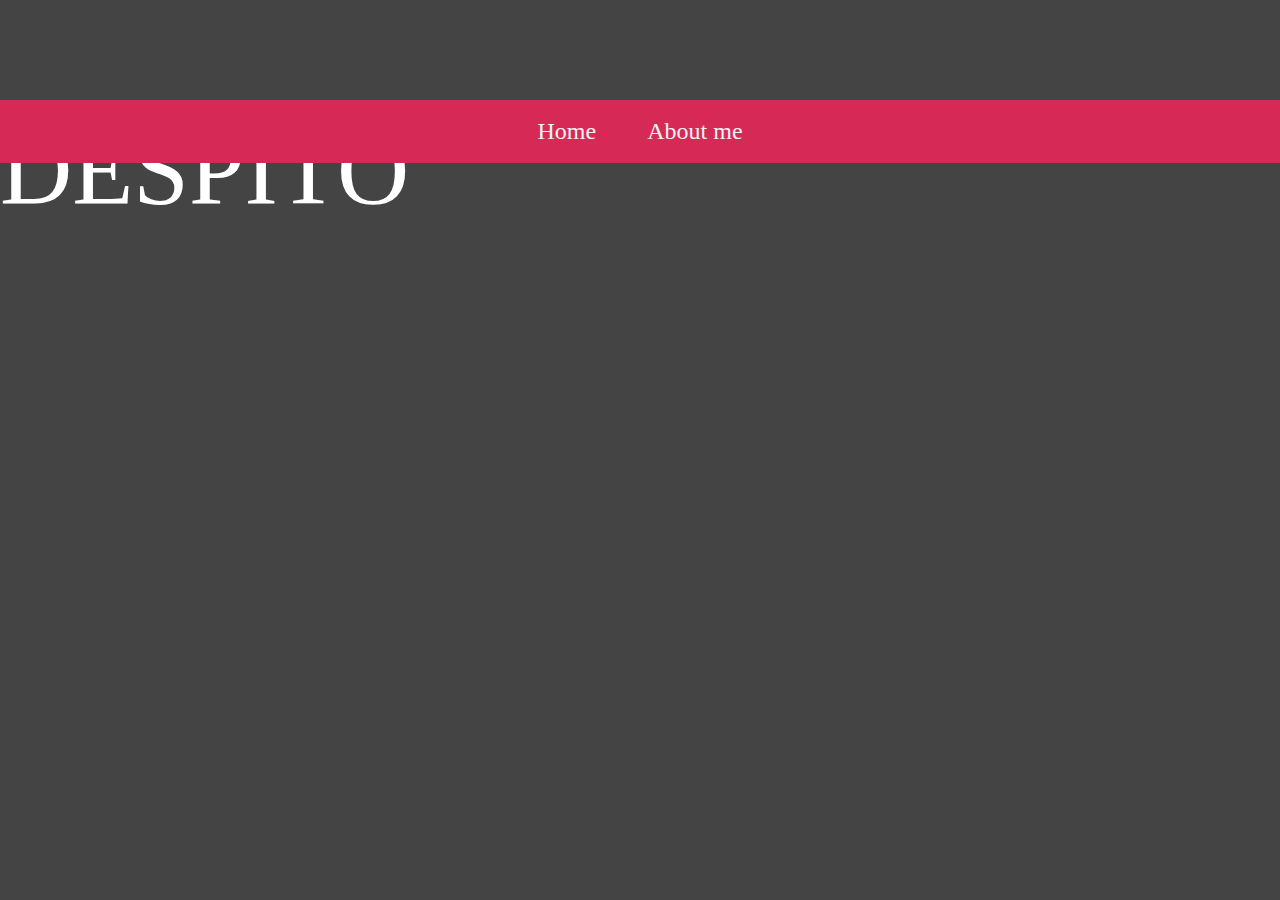
==== about me.html @ b942e106 "Added navbar for desktop and mobile and found a nice background" ====
<!DOCTYPE html>
<html lang="en">
    <head>
        <meta charset="UTF-8">
        <meta http-equiv="X-UA-Compatible" content="IE=edge">
        <meta name="viewport" content="width=device-width, initial-scale=1.0">
        <link rel="stylesheet" type="text/css" href="css/style.css">
        <title>Foam</title>
        <link rel="preconnect" href="https://fonts.gstatic.com">
        <link href="https://fonts.googleapis.com/css2?family=Roboto&display=swap" rel="stylesheet">
    </head>
    <body>
        <div class="code-container">
            <!--Where the preload code will go-->
            <code id="preload-code">

            </code>
        </div>

        <div class="grid-container">
            <nav class="navbar">
                <ul class="nav-links">
                    <li>
                        <a href="index.html">
                            Home
                        </a>
                    </li>
                    <li class="current-tab">
                        <a href="about me.html">
                            About me
                        </a>
                    </li>
                </ul>
            </nav>
            <p style="font-size: 100px;">
                DESPITO
            </p>
        </div>

        
        <script src="js/w3codecolor.js"></script>
        <script src="js/main.js"></script>
    </body>
</html>
---- css/style.css ----
*
{
    font-size: 100%;
    font-family: Segoe UI;
    box-sizing: border-box;
}

body
{
    background: #272822;
    margin: 0;
    padding: 0;
    /* background: #272822 */
}


#preload-code
{
    font-family: 'Roboto', arial, serif;
    max-width: 100vw;
    overflow: hidden;
}


.code-container
{
    color:#F8F8F2;
    font-size: 0.7rem;
    overflow-wrap: break-word;
}

.site-container
{
    display: none;
}

.introduction-text
{
    position: absolute;
    top: 50%;
    left: 50%;
    transform: translate(-50%, -50%);
    text-align: center;
    font-size: 50px;
}

.introduction-text p
{
    margin-top: 3%;
    margin-bottom: 3%;
}

input
{
    position: fixed;
    opacity: 0;
}

.background-img
{
    background-image: url("../img/polygonal.jpg");
    /* Set a specific height */
    height: 100vh;
    width: 100vw;

    /* Create the parallax scrolling effect */
    background-attachment: fixed;
    background-position: center;
    background-repeat: no-repeat;
    background-size: cover;
    z-index: 1;
}

label
{
    position: absolute;
    margin: 0;
    padding: 0;
    border: none;
    outline: none;
    background: none;
    cursor: pointer;
}

label::before
{
    position: fixed;
    z-index: 1;
    top: 0;
    left: 0;
    right: 0;
    bottom: 0;
    background-color: rgba(10, 38, 57, 0.75);
    content: "";
    opacity: 0;
    pointer-events: none;
    transition: opacity 0.5s cubic-bezier(0.19, 1, 0.22, 1);
}

label .burger
{
    position: fixed;
    top: 1em;
    left: 1em;
    z-index: 3;
    width: 2em;
    height: 2em;
    margin: 0;
    padding: 0;
    transition: opacity 0.5s cubic-bezier(0.19, 1, 0.22, 1);
}

label .burger::before,
label .burger .bar, label .burger::after
{
    position: absolute;
    left: 0;
    display: block;
    width: 100%;
    height: 12%;
    background: white;
    content: "";
    transition: all 0.5s cubic-bezier(0.19, 1, 0.22, 1);
}

label .burger .bar
{
    top: 44%;
}

label .burger::before
{
    top: 0;
    transform-origin: top left;
}

label .burger::after
{
    bottom: 0;
    transform-origin: bottom left;
}

input:focus + label .burger,
label:hover .burger
{
    opacity: 0.75;
}

#menu
{
    position: fixed;
    top: 0;
    left: 0;
    bottom: 0;
    z-index: 2;
    display: flex;
    flex-flow: column nowrap;
    justify-content: center;
    align-items: flex-start;
    transform: translate3d(0, 0, 0);
    /* material acceleration */
    transform: translateX(-100%);
    will-change: transform;
    transition: transform 0.5s cubic-bezier(0.19, 1, 0.22, 1);
}


#menu::before
{
    position: absolute;
    top: 0;
    bottom: 0;
    left: 0;
    z-index: -1;
    width: 25em;
    background: #d62956;
    content: "";
    transform: skewX(15deg) translateX(-100%);
    transform-origin: bottom left;
    will-change: transform;
    transition: transform 0.5s cubic-bezier(0.19, 1, 0.22, 1);
}


@media (min-width: 40em)
{
    #menu::before
    {
        width: 40em;
    }
}

#menu a
{
    margin: 0.5em 0;
    padding: 0.2em 2em;
    font-size: 1.5em;
    color: white;
    text-decoration: none;
    font-weight: 500;
    transform: translateX(-100%);
    transition: color 0.15s, transform 0.5s;
    transition-timing-function: cubic-bezier(0.19, 1, 0.22, 1);
}


#menu a:nth-child(1)
{
    transition-delay: 0s, 100ms;
}
#menu a:nth-child(2)
{
    transition-delay: 0s, 150ms;
}
#menu a:nth-child(3)
{
    transition-delay: 0s, 200ms;
}
#menu a:nth-child(4)
{
    transition-delay: 0s, 250ms;
}
#menu a:nth-child(5)
{
    transition-delay: 0s, 300ms;
}
#menu a:nth-child(6)
{
    transition-delay: 0s, 350ms;
}
#menu a:hover, #menu a:focus
{
    color: black;
}

main
{
    overflow: hidden;
}

main .content
{
    transform: translate3d(0, 0, 0);
    /* material acceleration */
    will-change: transform, filter;
    transition: all 0.5s cubic-bezier(0.19, 1, 0.22, 1);
}

[id=navcheck]:checked + label::before
{
    opacity: 1;
    pointer-events: auto;
}

[id=navcheck]:checked + label .burger::before, [id=navcheck]:checked + label .burger::after
{
    width: 141.42%;
}

[id=navcheck]:checked + label .burger::before
{
    transform: rotate(45deg) translateY(-50%);
}

[id=navcheck]:checked + label .burger::after
{
    transform: rotate(-45deg) translateY(50%);
}

[id=navcheck]:checked + label .burger .bar
{
    transform: scale(0.1);
}

[id=navcheck]:checked ~ #menu
{
    transform: translateX(0);
}

[id=navcheck]:checked ~ #menu::before
{
    transform: skewX(15deg) translateX(-20%);
}

[id=navcheck]:checked ~ #menu a
{
    transform: translateX(0);
}

[id=navcheck]:checked ~ main .content
{
    transform: translateX(3em);
    transform-origin: left center;
    filter: blur(2px);
}

/* helper */
.visuallyhidden
{
    border: 0;
    clip: rect(0 0 0 0);
    height: 1px;
    margin: -1px;
    overflow: hidden;
    padding: 0;
    position: absolute;
    width: 1px;
}

/* misc */
body
{
    overflow-x: hidden;
    background: #444;
    color: white;
    font: 1em/1.4 "lato";
}

main
{
    background: #3498db;
    padding: 5% 0;
}

article
{
    width: 80%;
    margin: 0 auto;
    font-size: 1.3em;
}

@media (min-width: 60em)
{
    article
    {
        width: 50%;
    }
}

.navbar
{
    display: none;
}

.nav-links
{
    display: none;
}


@media only screen and (min-width: 48em)
{
    .burger-menu
    {
        display: none;
    }

    .navbar
    {
        display: block;
        background-color: #d62956;
        width: 100%;
        position: fixed;
        height: 7%;
        z-index: 10; /* Make sure that the navbar is always in front */
    }

    .nav-links
    {
        padding: 0;
        margin: 0;
        list-style: none;
        display: flex;
        justify-content: center;
        align-items: center;
        height: 100%;
    }

    .nav-links li
    {
        display: flex;
        align-items: center;
        padding-left: 2%;
        padding-right: 2%;
        height: 100%;
    }

    .nav-links a
    {
        height: 100%;
        width: 100%;
        color: #f2f2f2;
        display: flex;
        align-items: center;
        text-decoration: none;
        font-size: 24px;
    }

    .nav-links .current-tab
    {
        background-color: #d62956;
    }

    .nav-links li:hover, .nav-links li:hover a
    {
        color: black;
        cursor: pointer;
    }
}


@media only screen and (min-width: 500px)
{
    .code-container
    {
        font-size: 1rem;
    }
}

@media only screen and (min-width: 900px)
{
    .code-container
    {
        font-size: 1.5rem;
    }
}
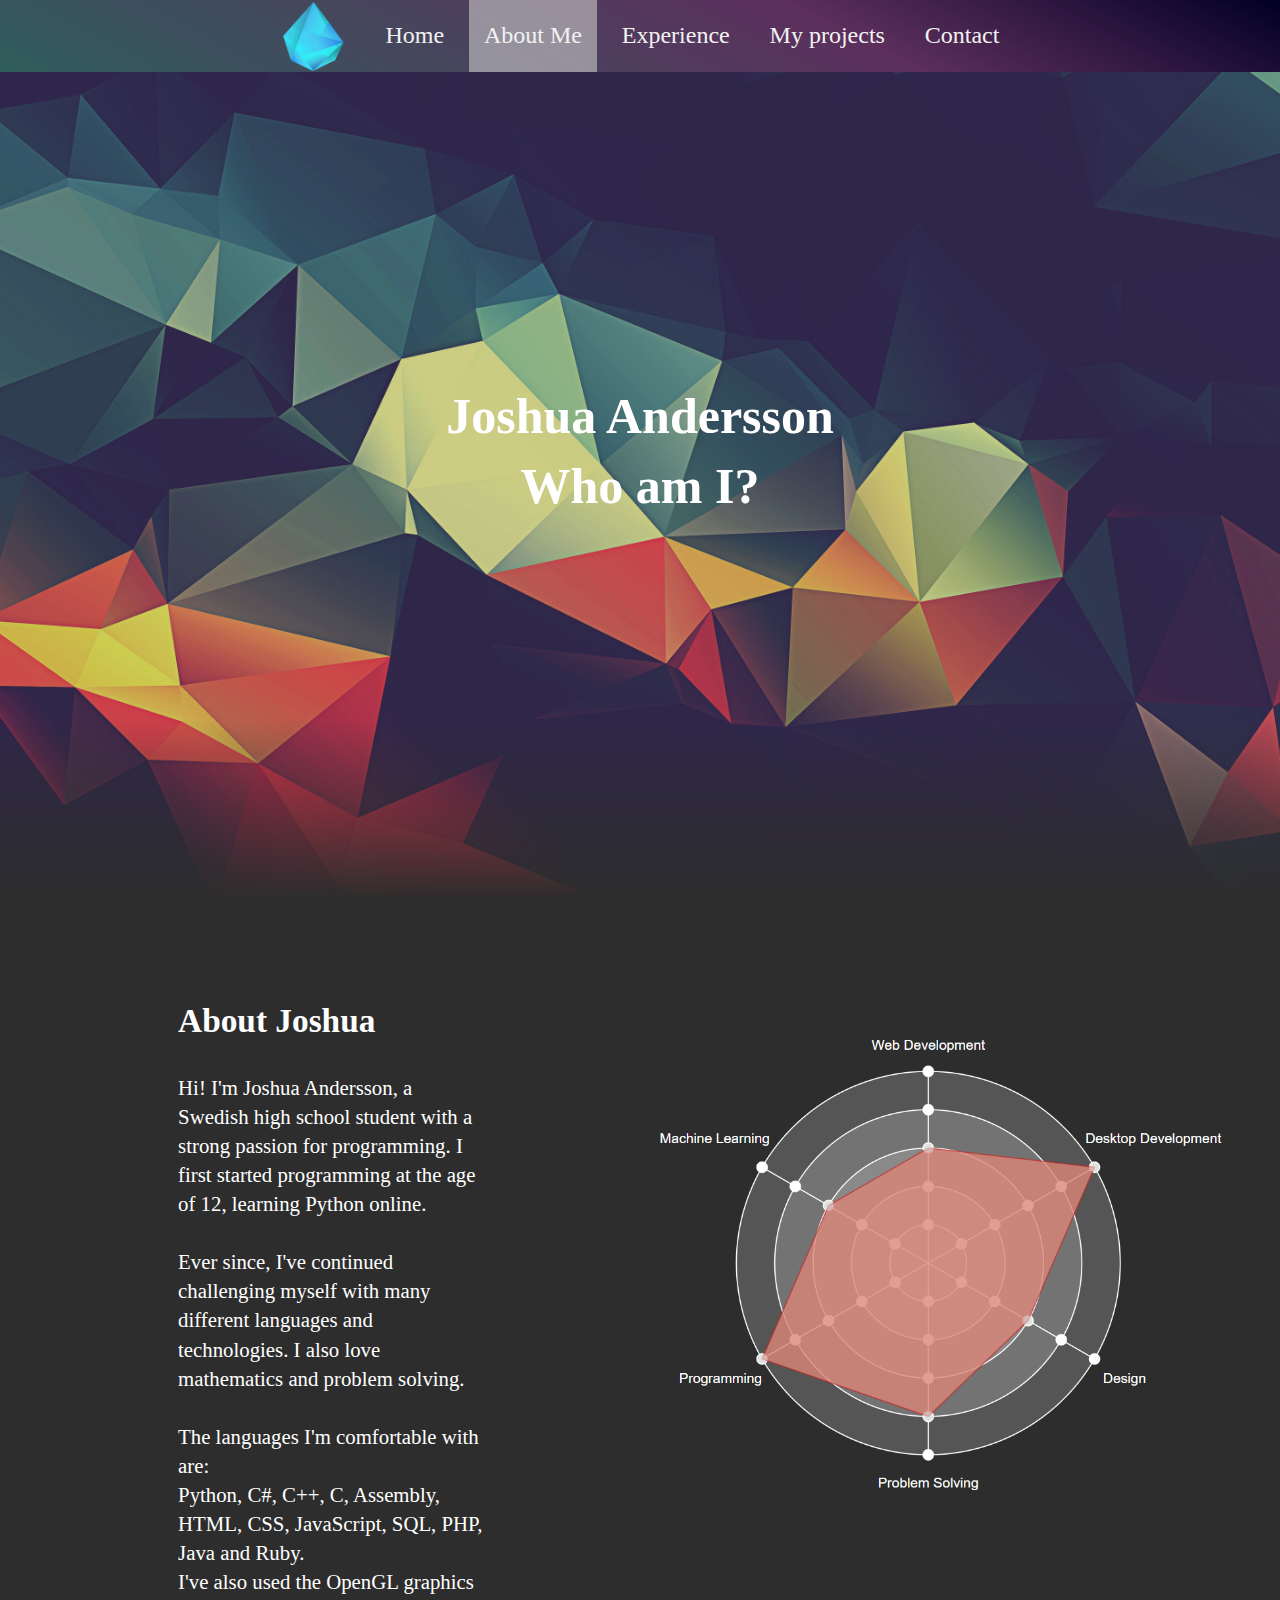
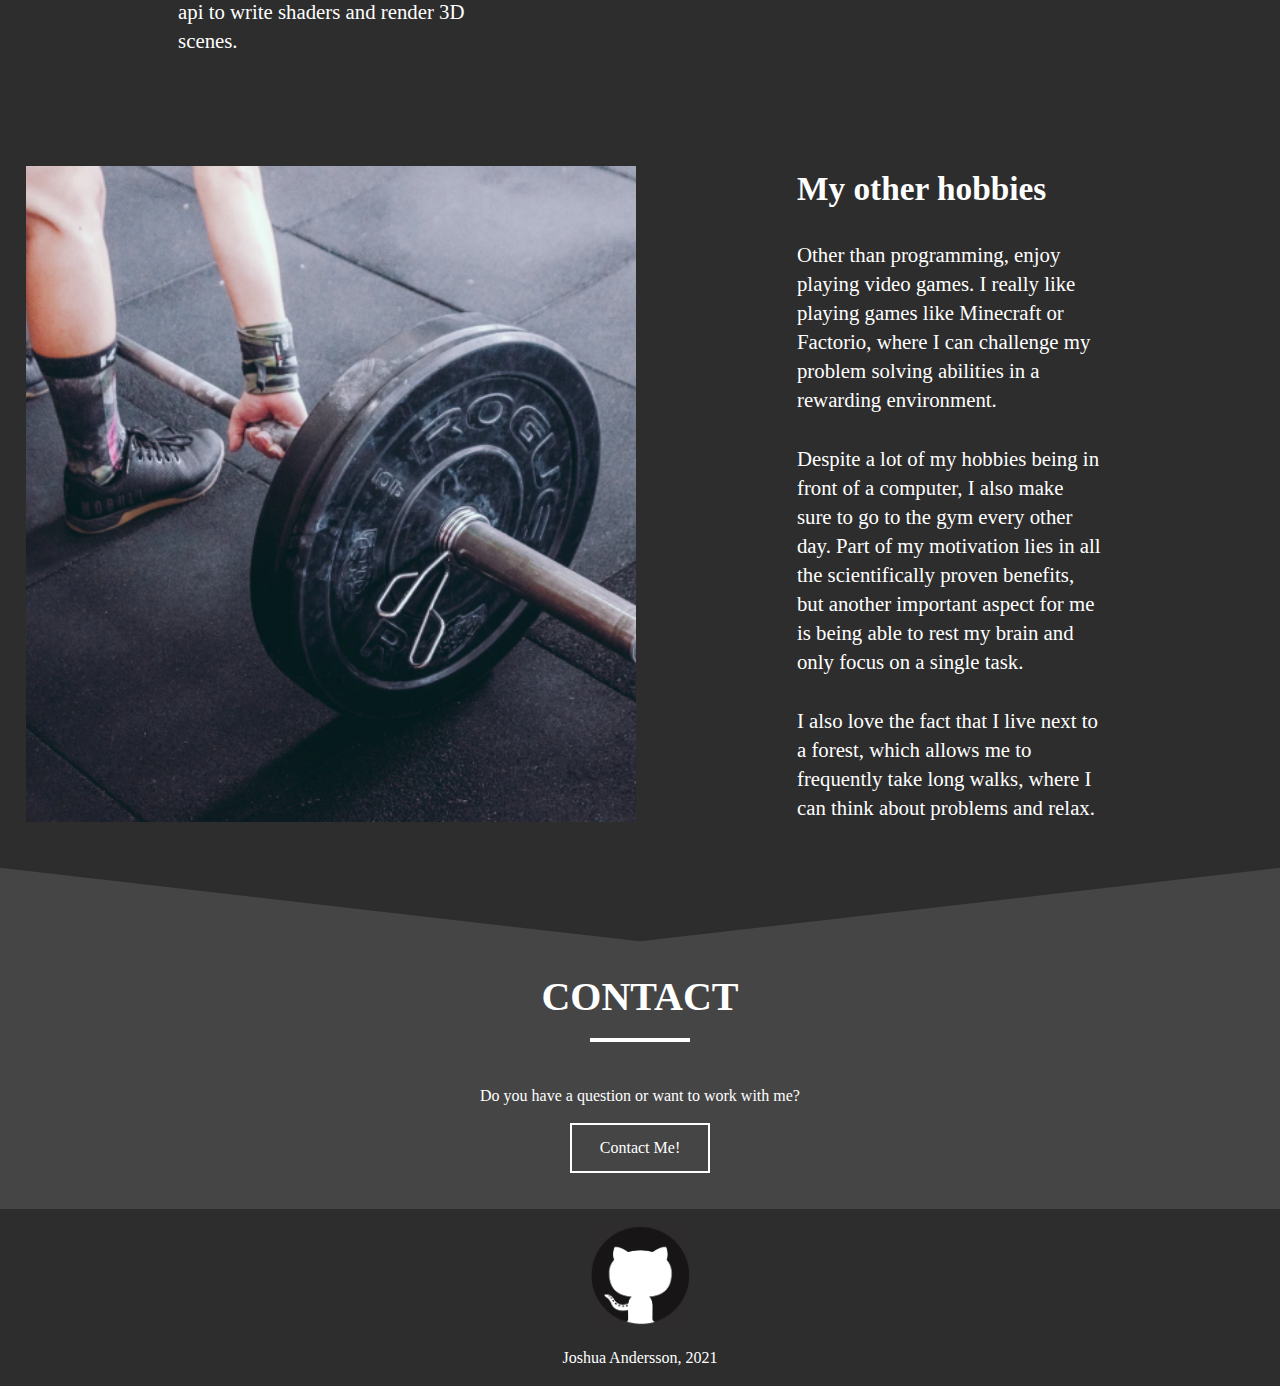
==== commit 4c137bb1: "Added an about me page" ====
--- a/about me.html
+++ b/about me.html
@@ -4,10 +4,22 @@
         <meta charset="UTF-8">
         <meta http-equiv="X-UA-Compatible" content="IE=edge">
         <meta name="viewport" content="width=device-width, initial-scale=1.0">
+        <meta name="description" content="Programmer portfolio">
+        <meta name="keywords" content="HTML, CSS, JavaScript, design, problem solving, Portfolio">
+        <meta name="author" content="Joshua Andersson">
         <link rel="stylesheet" type="text/css" href="css/style.css">
-        <title>Foam</title>
+        <title>Joshua Andersson | Programmer</title>
         <link rel="preconnect" href="https://fonts.gstatic.com">
         <link href="https://fonts.googleapis.com/css2?family=Roboto&display=swap" rel="stylesheet">
+
+        <!-- Favicon -->
+        <link rel="apple-touch-icon" sizes="180x180" href="favicons/apple-touch-icon.png">
+        <link rel="icon" type="image/png" sizes="32x32" href="favicons/favicon-32x32.png">
+        <link rel="icon" type="image/png" sizes="16x16" href="favicons/favicon-16x16.png">
+        <link rel="manifest" href="favicons/site.webmanifest">
+        <link rel="mask-icon" href="favicons/safari-pinned-tab.svg" color="#5bbad5">
+        <meta name="msapplication-TileColor" content="#da532c">
+        <meta name="theme-color" content="#ffffff">
     </head>
     <body>
         <div class="code-container">
@@ -17,27 +29,154 @@
             </code>
         </div>
 
-        <div class="grid-container">
+        <div class="site-container about-me">
             <nav class="navbar">
                 <ul class="nav-links">
+                    <li id="nav-logo">
+                        <img src="img/poly%20logo%20bluegreen.png" alt="A logo in the shape of a gem.">
+                    </li>
                     <li>
                         <a href="index.html">
                             Home
                         </a>
                     </li>
                     <li class="current-tab">
-                        <a href="about me.html">
-                            About me
+                        <a href="about%20me.html">
+                            About Me
+                        </a>
+                    </li>
+                    <li>
+                        <a href="my%20experience.html">
+                            Experience
+                        </a>
+                    </li>
+                    <li>
+                        <a href="my%20projects.html">
+                            My projects
+                        </a>
+                    </li>
+                    <li>
+                        <a href="contact%20me.html">
+                            Contact
                         </a>
                     </li>
                 </ul>
             </nav>
-            <p style="font-size: 100px;">
-                DESPITO
-            </p>
+            <nav class="burger-menu">
+                <input type="checkbox" id="navcheck" role="button" title="menu">
+                <label for="navcheck" aria-hidden="true" title="menu">
+                    <span class="burger">
+                        <span class="bar">
+                            <span class="visuallyhidden">Menu</span>
+                        </span>
+                    </span>
+                </label>
+                <nav id="menu">
+                    <a href="index.html">Home</a>
+                    <a href="about%20me.html">About me</a>
+                    <a href="my%20experience.html">Experience</a>
+                    <a href="my%20projects.html">My projects</a>
+                    <a href="contact%20me.html">Contact me</a>
+                    <img src="img/poly%20logo%20bluegreen.png" alt="A logo in the shape of a gem.">
+                </nav>
+            </nav>
+            
+            <article class="introduction-text">
+                <h1>
+                    Joshua Andersson<br/>
+                    Who am I?
+                </h1>
+            </article>
+
+            <!-- Background image of polygons. Would like to use figure, but it adds unwanted css properties. -->
+            <div class="background-img">
+
+            </div>
+
+            <section class="grid-wrapper">
+                <article id="about-me">
+                    <h2>About Joshua</h2>
+                    <p>
+                        Hi! I'm Joshua Andersson, a Swedish high school student with a strong passion for programming.
+                        I first started programming at the age of 12, learning Python online. <br/><br/>
+                        Ever since, I've continued challenging myself with many different languages and technologies. I also love mathematics and problem solving.<br/><br/>
+                        The languages I'm comfortable with are:<br/>
+                        Python, C#, C++, C, Assembly, HTML, CSS, JavaScript, SQL, PHP, Java and Ruby.<br/>
+                        I've also used the OpenGL graphics api to write shaders and render 3D scenes.
+                        <br/>
+                    </p>
+
+                </article>
+
+                
+                <figure id="radar-container">
+                    <img src="img/Skill%20radar%20mobile.png" alt="An image describing my skills. 3/5 web development, 5/5 desktop development, 3/5 design, 4/5 problem solving, 5/5 programming, 3/5 machine learning.">
+                </figure>
+
+                <article id="my-projects">
+                    <h2>My other hobbies</h2>
+                    <p>
+                        Other than programming, enjoy playing video games. I really like playing games like Minecraft or Factorio, where I can
+                        challenge my problem solving abilities in a rewarding environment.<br/><br/>
+                        Despite a lot of my hobbies being in front of a computer, I also make sure to go to the gym every other day. Part of my motivation lies in
+                        all the scientifically proven benefits, but another important aspect for me is being able to rest my brain and only focus on a single task.<br/><br/>
+                        I also love the fact that I live next to a forest, which allows me to frequently take long walks, where I can think about problems and relax. 
+                    </p>
+
+                    
+                </article>
+
+                <!-- For mobile -->
+                <picture id="weights-image">
+                    <img src="img/lifting.png" alt="A person lifting a heavy weight.">
+                </picture>
+
+                </div>
+            </section>
+
+            <footer id="footer">
+                <section id="contact-me">
+                    <svg id="triangle-transition" preserveAspectRatio="none" viewBox="0 0 100 102" version="1.1" xmlns="http://www.w3.org/2000/svg">
+                        <path d="M0 0 L50 100 L100 0 Z" fill="rgb(45, 45, 45)" stroke="rgb(45, 45, 45)"></path>
+                    </svg>
+                    <div id="contact-gradient-transition"></div>
+                    <h1>
+                        CONTACT
+                    </h1>
+    
+                    <div class="center" id="header-underline-wrapper">
+                        <div id="header-underline"></div>
+                    </div>
+    
+                    <div class="center">
+                        <p>
+                            Do you have a question or want to work with me?
+                        </p>
+                    </div>
+    
+                    <!-- Using inline css because it's only one property -->
+                    <form action="contant%20me.html" method="get" class="center" style="padding-bottom: 4vh;">
+                        <button class="button">
+                            Contact Me!
+                        </button>
+                    </form>
+                    
+                </section>
+                <div class="center">
+                    <a href="https://github.com/Matistjati" id="github-logo">
+                        <img src="img/github%20logo.png" alt="The github logo">
+                    </a>
+                </div>
+
+                
+                <div class="center">
+                    <p>
+                        Joshua Andersson, 2021
+                    </p>
+                </div>
+            </footer>
         </div>
 
-        
         <script src="js/w3codecolor.js"></script>
         <script src="js/main.js"></script>
     </body>
--- a/css/style.css
+++ b/css/style.css
@@ -1,18 +1,28 @@
 *
 {
     font-size: 100%;
-    font-family: Segoe UI;
+    font-family: "Segoe UI";
     box-sizing: border-box;
 }
 
 body
 {
-    background: #272822;
     margin: 0;
     padding: 0;
+    overflow-x: hidden;
+    background: rgb(45, 45, 45);
+    color: white;
+    font: 1em/1.4 "lato";
     /* background: #272822 */
 }
 
+
+img {
+    width: 100%;
+    height: 100%;
+    object-position: center;
+    object-fit: cover;
+}
 
 #preload-code
 {
@@ -58,18 +68,207 @@
 
 .background-img
 {
-    background-image: url("../img/polygonal.jpg");
+    /* The gradient accomplishes two goals: making it transition better into the navbar and transitioning it to the rest of the page below it. */
+    /* This is done by making a gradient from the colors of those elements and some more fine-tuning */
+    background-image: linear-gradient(rgba(230,45,24,0.2) 80%, rgba(45,45,45,1)), url("../img/polygonal.jpg");
     /* Set a specific height */
     height: 100vh;
     width: 100vw;
 
     /* Create the parallax scrolling effect */
-    background-attachment: fixed;
     background-position: center;
     background-repeat: no-repeat;
     background-size: cover;
     z-index: 1;
 }
+
+.about-me .background-img
+{
+    /* The gradient accomplishes two goals: making it transition better into the navbar and transitioning it to the rest of the page below it. */
+    /* This is done by making a gradient from the colors of those elements and some more fine-tuning */
+    background-image: linear-gradient(rgba(0,0,0,0) 80%, rgba(45,45,45,1)), linear-gradient(rgba(0,0,0,0.2), rgba(0,0,0,0.2)), url("../img/polygonal\ about\ me.jpg");
+}
+
+.button
+{
+    border: 2px solid white;
+    background-color: transparent;
+    color: white;
+    padding: 14px 28px;
+    font-size: 16px;
+    cursor: pointer;
+}
+
+.button:hover
+{
+    background: rgba(0, 0, 0, 0.2);
+}
+
+.grid-wrapper
+{
+    margin-top: 5vh;
+
+    display: grid;
+
+    grid-template-areas: 
+        "a1"
+        "a2"
+        "a3"
+        "a4";
+
+    grid-template-columns: repeat(1, 1fr);
+    grid-template-rows: 0.9fr 0.2fr 1fr 0.2fr;
+    
+    row-gap: 10vh;
+    column-gap: 0.7vw;
+    padding: 2%;
+    padding-bottom: 5vh;
+}
+
+#about-me
+{
+    grid-area: a1;
+}
+
+#about-me h2
+{
+    font-size: 25pt;
+}
+
+#radar-container
+{
+    grid-area: a2;
+    width: 100%;
+    margin: 0;
+
+}
+
+#radar-container img
+{
+    width: 100%;
+
+    height: auto;
+}
+
+#my-projects
+{
+    grid-area: a3;
+}
+
+#my-projects p
+{
+    display: inline;
+}
+
+#my-projects h2
+{
+    font-size: 25pt;
+    margin-top: 0;
+}
+
+#video-player-wrapper
+{
+    grid-area: a4;
+}
+
+#video-player-phone
+{
+    width: 100%;
+    height: auto;
+}
+
+#video-player-desktop
+{
+    display: none;
+}
+
+#github-logo
+{
+    display: block;
+    margin: 0;
+    width: 100px;
+    height: auto;
+}
+
+#github-logo img
+{
+    padding-top: 1em;
+    margin: 0;
+    width: 100px;
+    height: auto;
+}
+
+#contact-me
+{
+    position: relative;
+    background: rgb(69, 69, 69);
+    width: 100%;
+}
+
+#contact-me h1
+{
+    padding-top: 20%;
+    text-align: center;
+    font-size: 30pt;
+    margin-bottom: 1%;
+}
+
+#contact-gradient-transition
+{
+    position: absolute;
+    width: 100%;
+    height: 75px;
+    top: 0;
+    background: linear-gradient(rgba(45,45,45, 1), rgba(69,69,69, 0));
+}
+
+.center
+{
+    width: 100%;
+    display: flex;
+    justify-content: center;
+}
+
+.rainbow-text
+{
+    background: linear-gradient(270deg, #f20e0e, #fff900, #ff00f5, #00f1ff);
+    -webkit-background-clip: text;
+    background-clip: text;
+    -webkit-text-fill-color: transparent;
+    text-fill-color: transparent;
+    background-size: 600% 600%;
+    animation: AnimationName 12.5s ease infinite;
+}
+
+@keyframes AnimationName
+{
+    0%{background-position:0% 50%}
+    50%{background-position:100% 50%}
+    100%{background-position:0% 50%}
+}
+
+#header-underline-wrapper
+{
+    height: 4px;
+    margin-bottom: 3vh;
+}
+
+#header-underline
+{
+    width: 100px;
+    height: 4px;
+    background: white;
+}
+
+
+
+#triangle-transition
+{
+    display: none;
+    height: 75px;
+    width: 100%;
+}
+
 
 label
 {
@@ -181,6 +380,11 @@
     transition: transform 0.5s cubic-bezier(0.19, 1, 0.22, 1);
 }
 
+.about-me #menu::before
+{
+    background: rgb(80,40,80);
+}
+
 
 @media (min-width: 40em)
 {
@@ -204,6 +408,7 @@
 }
 
 
+
 #menu a:nth-child(1)
 {
     transition-delay: 0s, 100ms;
@@ -228,6 +433,19 @@
 {
     transition-delay: 0s, 350ms;
 }
+
+#menu img
+{
+    transform: translateX(-1000%);
+    transition: color 0.15s, transform 0.5s;
+    transition-timing-function: cubic-bezier(0.19, 1, 0.22, 1);
+    transition-delay: 0s, 400ms;
+    object-fit: cover;
+    height: 20%;
+    width: auto;
+    margin-left: 25%;
+}
+
 #menu a:hover, #menu a:focus
 {
     color: black;
@@ -287,6 +505,11 @@
     transform: translateX(0);
 }
 
+[id=navcheck]:checked ~ #menu img
+{
+    transform: translateX(0);
+}
+
 [id=navcheck]:checked ~ main .content
 {
     transform: translateX(3em);
@@ -298,7 +521,7 @@
 .visuallyhidden
 {
     border: 0;
-    clip: rect(0 0 0 0);
+    clip: rect(0, 0, 0, 0);
     height: 1px;
     margin: -1px;
     overflow: hidden;
@@ -307,15 +530,6 @@
     width: 1px;
 }
 
-/* misc */
-body
-{
-    overflow-x: hidden;
-    background: #444;
-    color: white;
-    font: 1em/1.4 "lato";
-}
-
 main
 {
     background: #3498db;
@@ -348,8 +562,75 @@
 }
 
 
+
+/* Desktop, > 768 px */
 @media only screen and (min-width: 48em)
 {
+    #contact-gradient-transition
+    {
+        display: none;
+    }
+
+    #triangle-transition
+    {
+        display: block;
+    }
+
+    #contact-me h1
+    {
+        padding-top: 0;
+    }
+
+    #video-player-phone
+    {
+        height: 100%;
+        display: none;
+    }
+
+    #video-player-desktop
+    {
+        width: 100%;
+        height: auto;
+        display: block;
+    }
+
+    .grid-wrapper
+    {
+        grid-template-areas: 
+            "a1 a2"
+            "a3 a4";
+
+        grid-template-columns: repeat(2, 1fr);
+        grid-template-rows: 0.7fr 0.7fr;
+    
+    }
+
+    .about-me .grid-wrapper
+    {
+        grid-template-areas: 
+            "a1 a2"
+            "a4 a3";
+    }
+
+    #radar-container
+    {
+        width: 100%;
+        height: auto;
+        margin-top: 20%;
+    }
+
+    .about-me #radar-container
+    {
+        margin-top: 50%;
+    }
+
+    #radar-container img
+    {
+        
+        width: 100%;
+        height: auto;
+    }
+
     .burger-menu
     {
         display: none;
@@ -357,12 +638,19 @@
 
     .navbar
     {
+        background: linear-gradient(169deg, rgba(245,69,53,0.6446953781512605) 0%, rgba(172,82,3,0.6699054621848739) 58%, rgba(252,176,69,0.5242471988795518) 100%);
         display: block;
         background-color: #d62956;
         width: 100%;
         position: fixed;
-        height: 7%;
+        height: 8%;
         z-index: 10; /* Make sure that the navbar is always in front */
+    }
+
+    .about-me .navbar
+    {
+        background-image: linear-gradient(207deg, rgba(2,0,36,1) 0%, rgba(92,47,93,1) 35%, rgba(47,93,92,1) 100%);;
+        background-color: rgb(93,47,78);
     }
 
     .nav-links
@@ -371,9 +659,11 @@
         margin: 0;
         list-style: none;
         display: flex;
-        justify-content: center;
+        justify-content: space-evenly;
         align-items: center;
         height: 100%;
+        margin: auto;
+        width: 100%;
     }
 
     .nav-links li
@@ -383,6 +673,7 @@
         padding-left: 2%;
         padding-right: 2%;
         height: 100%;
+        text-align: center;
     }
 
     .nav-links a
@@ -398,7 +689,25 @@
 
     .nav-links .current-tab
     {
-        background-color: #d62956;
+        background-image: linear-gradient(rgba(69,69,69,0.3), rgba(69,69,69,0.3));
+    }
+
+    .about-me .nav-links .current-tab
+    {
+        background-image: linear-gradient(rgba(200,200,200,0.6), rgba(200,200,200,0.6));
+    }
+
+    .nav-logo
+    {
+        width: 10%;
+        padding: 0 2rem;
+    }
+
+    #nav-logo img
+    {
+        cursor: auto;
+        width: auto;
+        height: 100%;
     }
 
     .nav-links li:hover, .nav-links li:hover a
@@ -408,6 +717,47 @@
     }
 }
 
+@media only screen and (min-width: 60em)
+{
+    .nav-links
+    {
+        width: 80%;
+    }
+
+    #radar-container
+    {
+        margin-top: 10%;
+    }
+
+    .about-me #radar-container
+    {
+        margin-top: 60%;
+    }
+}
+
+@media only screen and (min-width: 80em)
+{
+    .nav-links
+    {
+        width: 60%;
+    }
+
+    #radar-container
+    {
+        margin-top: 0;
+    }
+
+    .about-me #radar-container
+    {
+        margin-top: 10%;
+    }
+
+    #radar-container img
+    {
+        content: url("../img/Skill\ radar.png");
+    }
+}
+
 
 @media only screen and (min-width: 500px)
 {
@@ -425,3 +775,10 @@
     }
 }
 
+@media only screen and (aspect-ratio: 280/653)
+{
+    [id=navcheck]:checked ~ #menu::before
+    {
+        transform: skewX(15deg) translateX(-110px);
+    }
+}
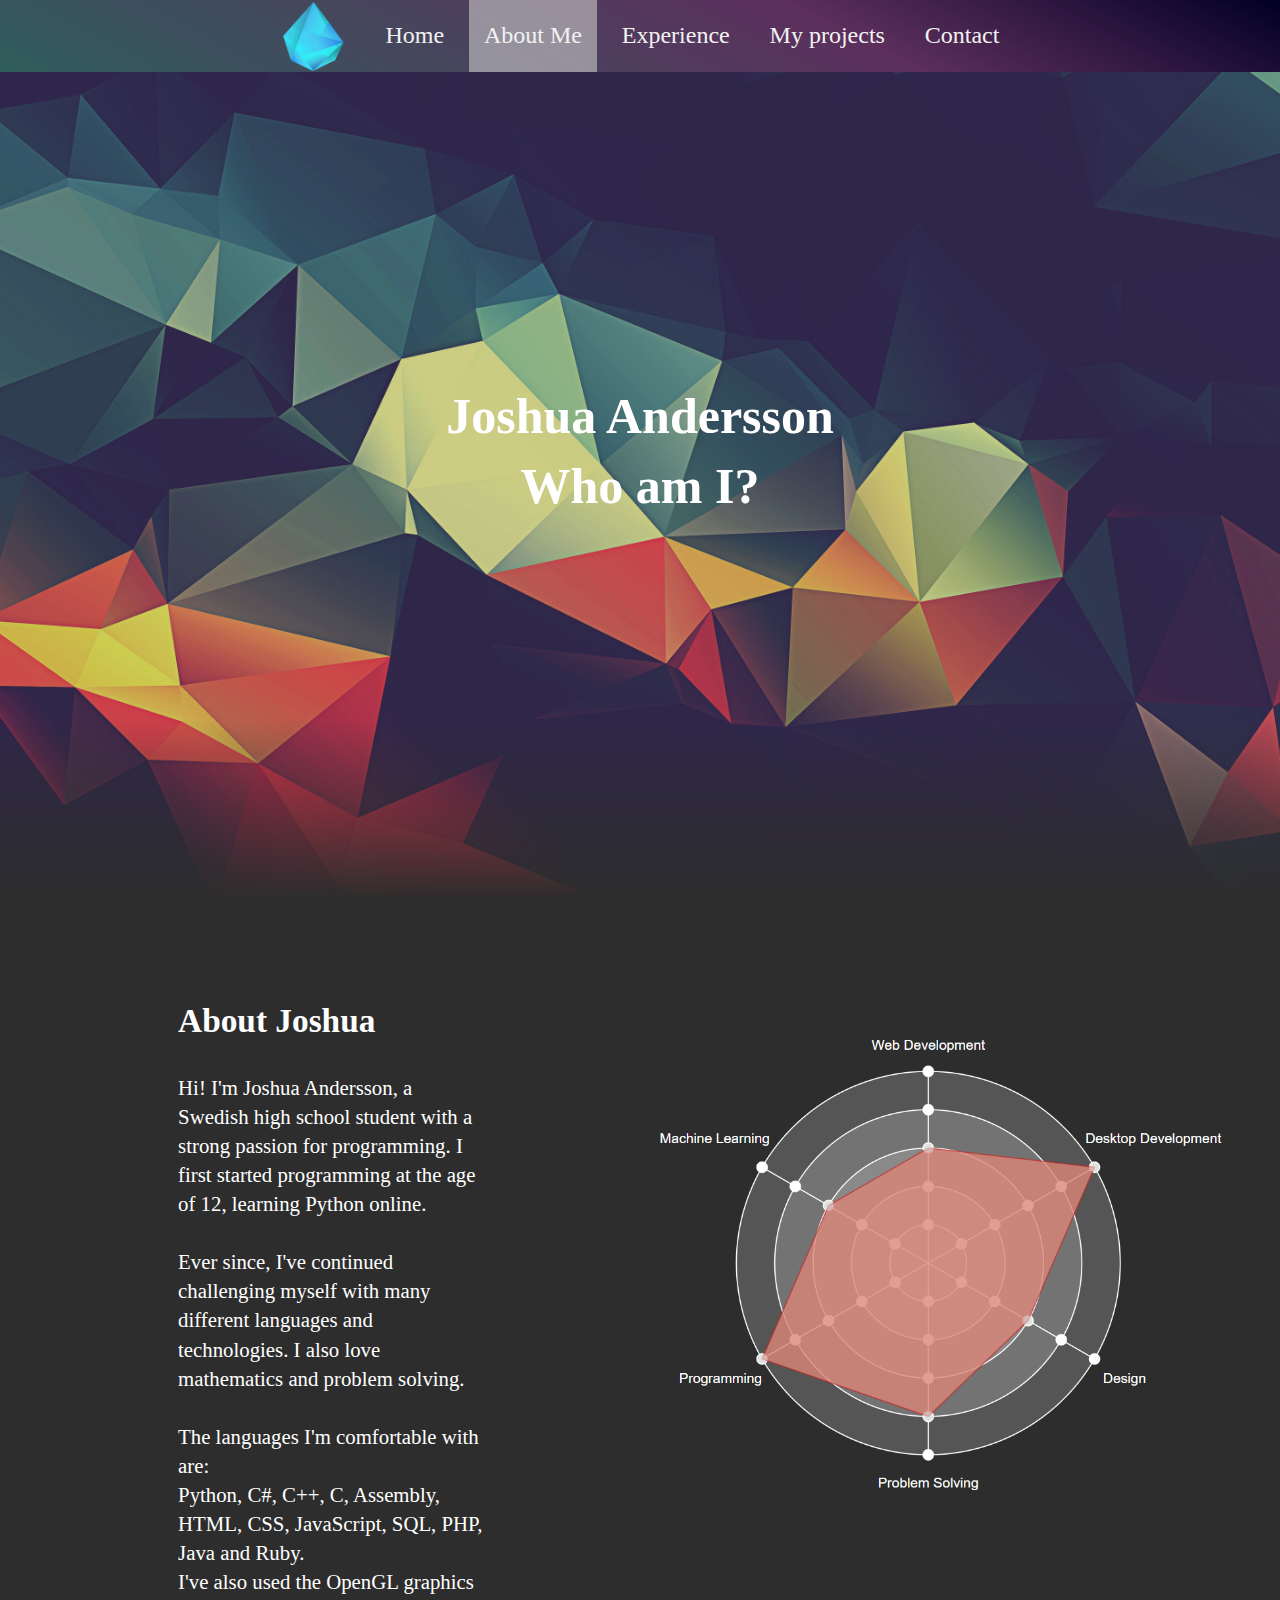
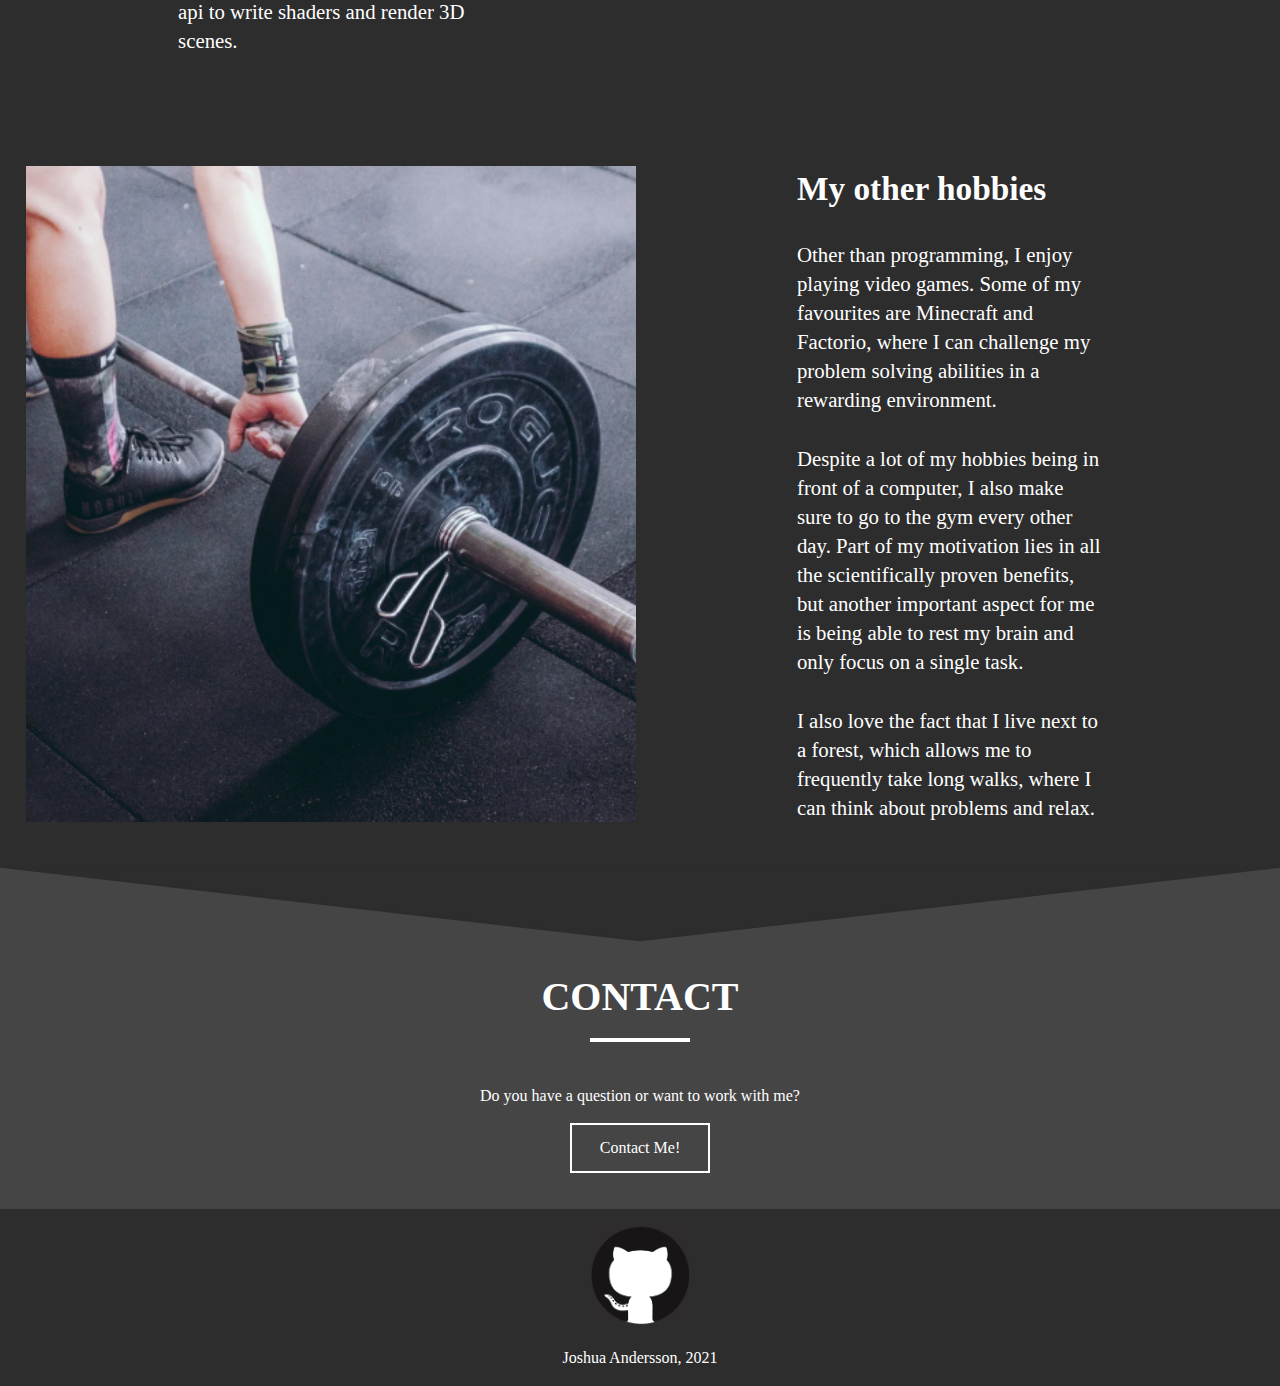
==== commit b6b10748: "Completed contact me with map and contact form" ====
--- a/about me.html
+++ b/about me.html
@@ -116,7 +116,7 @@
                 <article id="my-projects">
                     <h2>My other hobbies</h2>
                     <p>
-                        Other than programming, enjoy playing video games. I really like playing games like Minecraft or Factorio, where I can
+                        Other than programming, I enjoy playing video games. Some of my favourites are Minecraft and Factorio, where I can
                         challenge my problem solving abilities in a rewarding environment.<br/><br/>
                         Despite a lot of my hobbies being in front of a computer, I also make sure to go to the gym every other day. Part of my motivation lies in
                         all the scientifically proven benefits, but another important aspect for me is being able to rest my brain and only focus on a single task.<br/><br/>
@@ -154,8 +154,7 @@
                         </p>
                     </div>
     
-                    <!-- Using inline css because it's only one property -->
-                    <form action="contant%20me.html" method="get" class="center" style="padding-bottom: 4vh;">
+                    <form action="contact%20me.html" method="get" class="center">
                         <button class="button">
                             Contact Me!
                         </button>
--- a/css/style.css
+++ b/css/style.css
@@ -17,7 +17,8 @@
 }
 
 
-img {
+img
+{
     width: 100%;
     height: 100%;
     object-position: center;
@@ -60,7 +61,7 @@
     margin-bottom: 3%;
 }
 
-input
+.burger-menu input
 {
     position: fixed;
     opacity: 0;
@@ -84,9 +85,22 @@
 
 .about-me .background-img
 {
-    /* The gradient accomplishes two goals: making it transition better into the navbar and transitioning it to the rest of the page below it. */
-    /* This is done by making a gradient from the colors of those elements and some more fine-tuning */
     background-image: linear-gradient(rgba(0,0,0,0) 80%, rgba(45,45,45,1)), linear-gradient(rgba(0,0,0,0.2), rgba(0,0,0,0.2)), url("../img/polygonal\ about\ me.jpg");
+}
+
+.my-experience .background-img
+{
+    background-image: linear-gradient(rgba(0,0,0,0) 80%, rgba(45,45,45,1)), linear-gradient(rgba(0,0,0,0.2), rgba(0,0,0,0.2)), url("../img/polygonal\ my\ experience.jpg");
+}
+
+.my-projects .background-img
+{
+    background-image: linear-gradient(rgba(0,0,0,0) 80%, rgba(45,45,45,1)), linear-gradient(rgba(0,0,0,0.2), rgba(0,0,0,0.2)), url("../img/polygonal\ my\ projects.jpg");
+}
+
+.contact-me .background-img
+{
+    background-image: linear-gradient(rgba(0,0,0,0) 80%, rgba(45,45,45,1)), linear-gradient(rgba(0,0,0,0.2), rgba(0,0,0,0.2)), url("../img/polygonal\ contact\ me.jpg");
 }
 
 .button
@@ -125,6 +139,15 @@
     padding-bottom: 5vh;
 }
 
+.contact-me .grid-wrapper
+{
+    grid-template-areas: 
+        "tx"
+        "co"
+        "mp"
+        "mp";
+}
+
 #about-me
 {
     grid-area: a1;
@@ -211,6 +234,17 @@
     text-align: center;
     font-size: 30pt;
     margin-bottom: 1%;
+}
+
+#contact-me h2
+{
+    text-align: center;
+    font-size: 20pt;
+}
+
+.contact-me #header-underline-wrapper
+{
+    padding-bottom: 1%;
 }
 
 #contact-gradient-transition
@@ -222,6 +256,131 @@
     background: linear-gradient(rgba(45,45,45, 1), rgba(69,69,69, 0));
 }
 
+#map-container
+{
+    grid-area: mp;
+    position: relative;
+}
+
+#map
+{
+    width: 100%;
+    height: 100%;
+    grid-area: mp;
+}
+
+#map-overlay
+{
+    position: absolute;
+    top: 40px;
+    left: 40px;
+    background: rgba(0, 0, 0, 0.4);
+}
+
+#map-overlay span
+{
+    margin: 10px;
+    color: rgb(25, 230, 209);
+    margin-right: 0;    
+}
+
+#map-overlay p
+{
+    margin: 10px;
+}
+
+
+#contact-info
+{
+    grid-area: tx;
+}
+
+#contact-info h1
+{
+    font-size: 25pt;
+}
+
+.contact-form
+{
+    grid-area: co;
+    width: 80%;
+    height: 440px;
+    background: rgb(69, 69, 69);
+    border-radius: 8px;
+    box-shadow: 0 0 40px -10px #000;
+    transform: translateX(10%);
+    padding: 20px 30px;
+    max-width: calc(100vw - 40px);
+    box-sizing: border-box;
+    font-family: "Montserrat", sans-serif;
+    position: relative;
+}
+
+.contact-form h2
+{
+    margin: 10px 0;
+    padding-bottom: 10px;
+    width: 40%;
+    border-bottom: 3px solid white;
+}
+
+.contact-form input
+{
+    width: 100%;
+    padding: 10px;
+    box-sizing: border-box;
+    background: none;
+    outline: none;
+    resize: none;
+    border: 0;
+    transition: all 0.3s;
+    color: white;
+    border-bottom: 2px solid #bebed2;
+}
+
+.contact-form ::placeholder
+{
+    color: white;
+    font-family: "Segoe UI";
+}
+
+.contact-form input:focus
+{
+    border-bottom: 2px solid white;
+}
+
+.contact-form p:before
+{
+    content: attr(type);
+    display: block;
+    margin: 28px 0 0;
+    font-size: 14px;
+    color: white;
+}
+
+.contact-form button
+{
+    float: right;
+    padding: 8px 12px;
+    margin: 8px 0 0;
+    border: 2px solid white;
+    cursor: pointer;
+    transition: all 0.3s;
+}
+
+.contact-form button:hover
+{
+    background: rgb(45,45,45);
+}
+
+.contact-form span
+{
+    margin: 0 5px 0 15px;
+}
+  
+
+  
+
 .center
 {
     width: 100%;
@@ -229,12 +388,24 @@
     justify-content: center;
 }
 
-.rainbow-text
+#contact-me-text
 {
     background: linear-gradient(270deg, #f20e0e, #fff900, #ff00f5, #00f1ff);
     -webkit-background-clip: text;
     background-clip: text;
     -webkit-text-fill-color: transparent;
+    /* Apparently it's a compatability thing */
+    text-fill-color: transparent;
+    background-size: 300% 300%;
+}
+
+.rainbow-text
+{
+    background: linear-gradient(270deg, #f20e0e, #fff900, #ff00f5, #00f1ff);
+    -webkit-background-clip: text;
+    background-clip: text;
+    -webkit-text-fill-color: transparent;
+    /* Apparently it's a compatability thing */
     text-fill-color: transparent;
     background-size: 600% 600%;
     animation: AnimationName 12.5s ease infinite;
@@ -372,7 +543,8 @@
     left: 0;
     z-index: -1;
     width: 25em;
-    background: #d62956;
+    background: rgb(255,111,72);
+    background: linear-gradient(101deg, rgba(255,111,72,1) 0%, rgba(215,36,223,1) 100%);
     content: "";
     transform: skewX(15deg) translateX(-100%);
     transform-origin: bottom left;
@@ -382,8 +554,28 @@
 
 .about-me #menu::before
 {
-    background: rgb(80,40,80);
-}
+    background: rgb(188,255,150);
+    background: linear-gradient(255deg, rgba(188,255,150,1) 0%, rgba(36,174,223,1) 100%);
+}
+
+.my-experience #menu::before
+{
+    background: rgb(217,137,51);
+    background: linear-gradient(45deg, rgba(217,137,51,1) 0%, rgba(215,31,137,1) 100%);
+}
+
+.my-projects #menu::before
+{
+    background: rgb(255,250,58);
+    background: linear-gradient(45deg, rgba(255,250,58,1) 19%, rgba(237,65,255,1) 100%);
+}
+
+.contact-me #menu::before
+{
+    background: rgb(107,255,214);
+    background: linear-gradient(103deg, rgba(107,255,214,1) 8%, rgba(242,118,255,1) 100%);
+}
+
 
 
 @media (min-width: 40em)
@@ -563,6 +755,8 @@
 
 
 
+
+
 /* Desktop, > 768 px */
 @media only screen and (min-width: 48em)
 {
@@ -579,6 +773,11 @@
     #contact-me h1
     {
         padding-top: 0;
+    }
+
+    #contact-me form
+    {
+        padding-bottom: 4vh;
     }
 
     #video-player-phone
@@ -610,6 +809,13 @@
         grid-template-areas: 
             "a1 a2"
             "a4 a3";
+    }
+
+    .contact-me .grid-wrapper
+    {
+        grid-template-areas: 
+            "tx mp"
+            "co mp";
     }
 
     #radar-container
@@ -652,6 +858,25 @@
         background-image: linear-gradient(207deg, rgba(2,0,36,1) 0%, rgba(92,47,93,1) 35%, rgba(47,93,92,1) 100%);;
         background-color: rgb(93,47,78);
     }
+    
+    .my-experience .navbar
+    {
+        background: rgb(15,1,24);
+        background: linear-gradient(162deg, rgba(15,1,24,1) 0%, rgba(235,49,12,1) 100%);
+    }
+
+    .my-projects .navbar
+    {
+        background: rgb(252,248,255);
+        background: linear-gradient(28deg, rgba(252,248,255,1) 0%, rgba(198,7,250,1) 100%);
+    }
+
+    .contact-me .navbar
+    {
+        background: rgb(102,0,255);
+        background: linear-gradient(28deg, rgba(231,255,86,1) 0%, rgba(102,0,255,1) 100%);        
+    }
+
 
     .nav-links
     {
@@ -689,13 +914,29 @@
 
     .nav-links .current-tab
     {
-        background-image: linear-gradient(rgba(69,69,69,0.3), rgba(69,69,69,0.3));
+        background-image: linear-gradient(rgba(69,69,69,0.5), rgba(69,69,69,0.5));
     }
 
     .about-me .nav-links .current-tab
     {
         background-image: linear-gradient(rgba(200,200,200,0.6), rgba(200,200,200,0.6));
     }
+
+    .my-experience .nav-links .current-tab
+    {
+        background-image: linear-gradient(rgba(200,200,200,0.6), rgba(200,200,200,0.6));
+    }
+
+    .my-projects .nav-links .current-tab
+    {
+        background-image: linear-gradient(rgba(200,200,200,0.6), rgba(200,200,200,0.6));
+    }
+
+    .contact-me .nav-links .current-tab
+    {
+        background-image: linear-gradient(rgba(200,200,200,0.6), rgba(200,200,200,0.6));
+    }
+    
 
     .nav-logo
     {
@@ -717,8 +958,15 @@
     }
 }
 
+/* > 960 px */
 @media only screen and (min-width: 60em)
 {
+    .contact-form
+    {
+        transform: translateX(40%);
+        width: 60%;
+    }
+
     .nav-links
     {
         width: 80%;
@@ -735,6 +983,8 @@
     }
 }
 
+
+/* > 1280 px */
 @media only screen and (min-width: 80em)
 {
     .nav-links
@@ -782,3 +1032,4 @@
         transform: skewX(15deg) translateX(-110px);
     }
 }
+
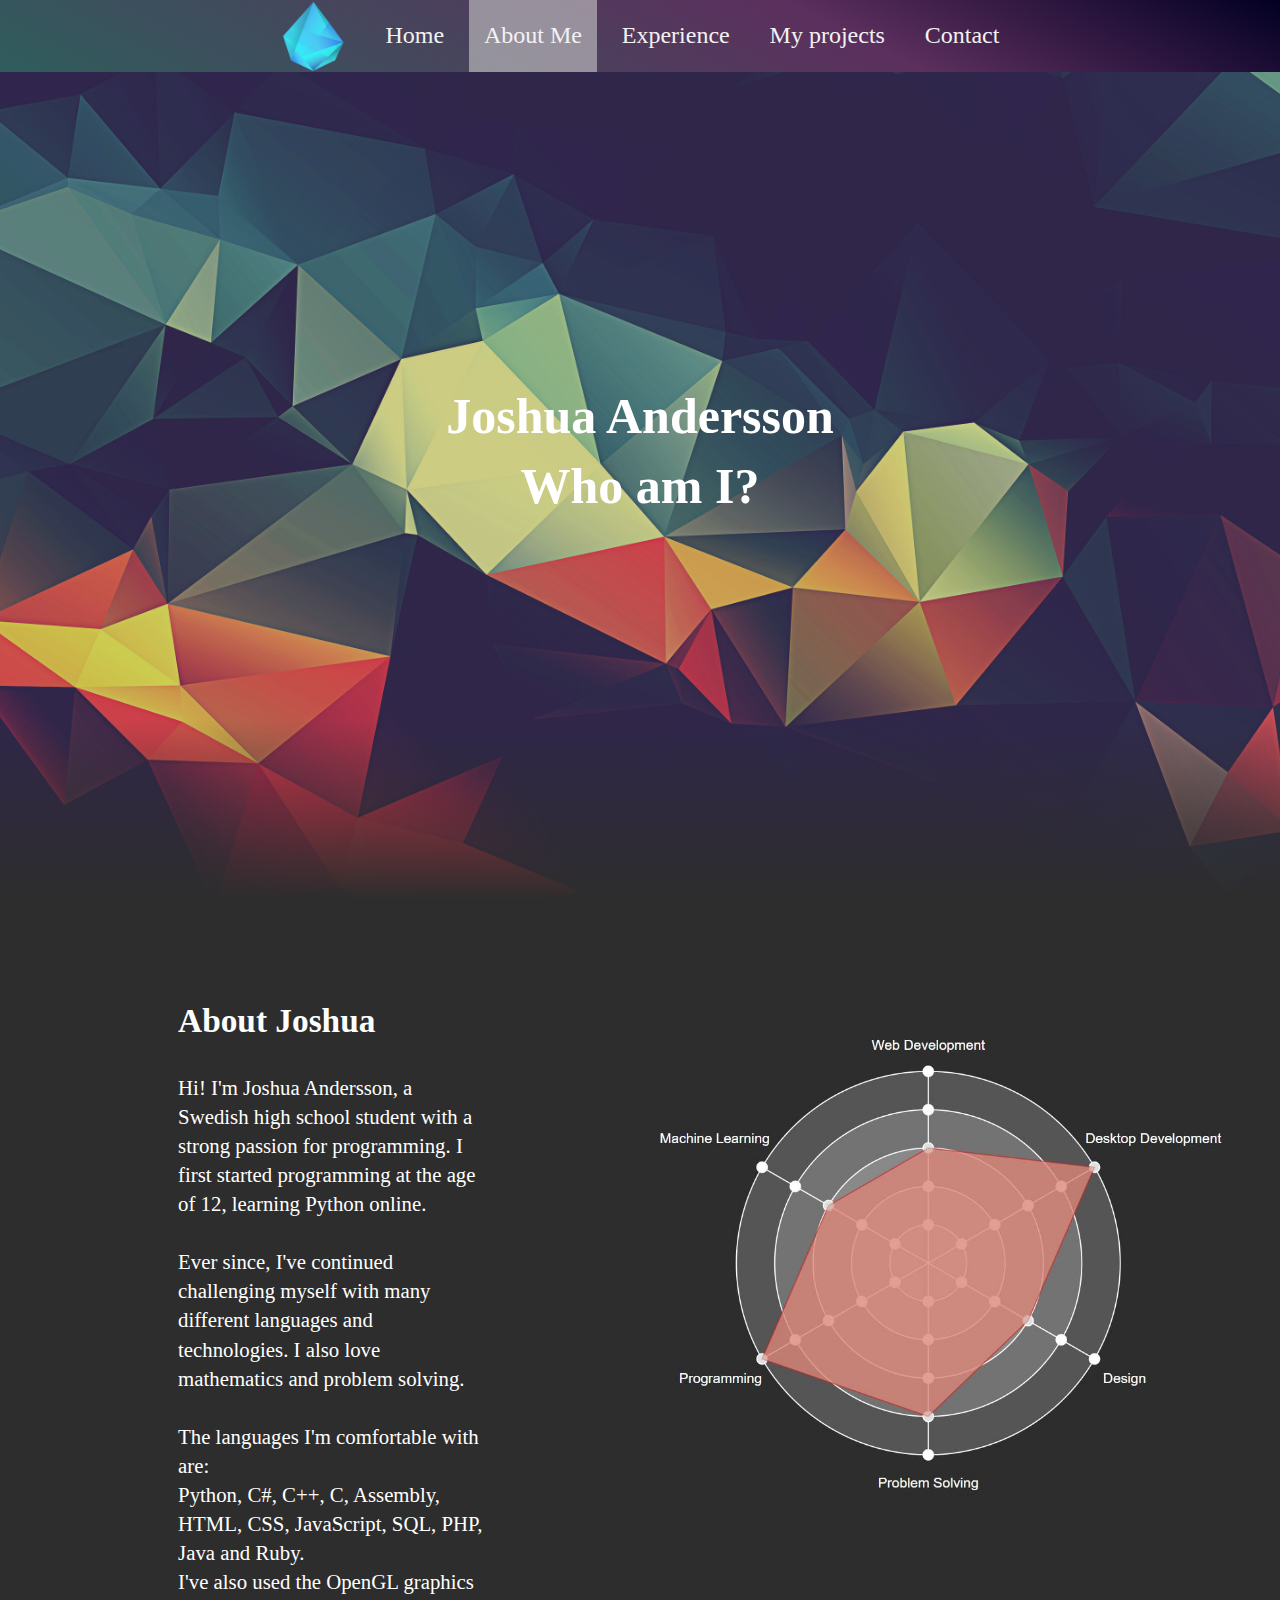
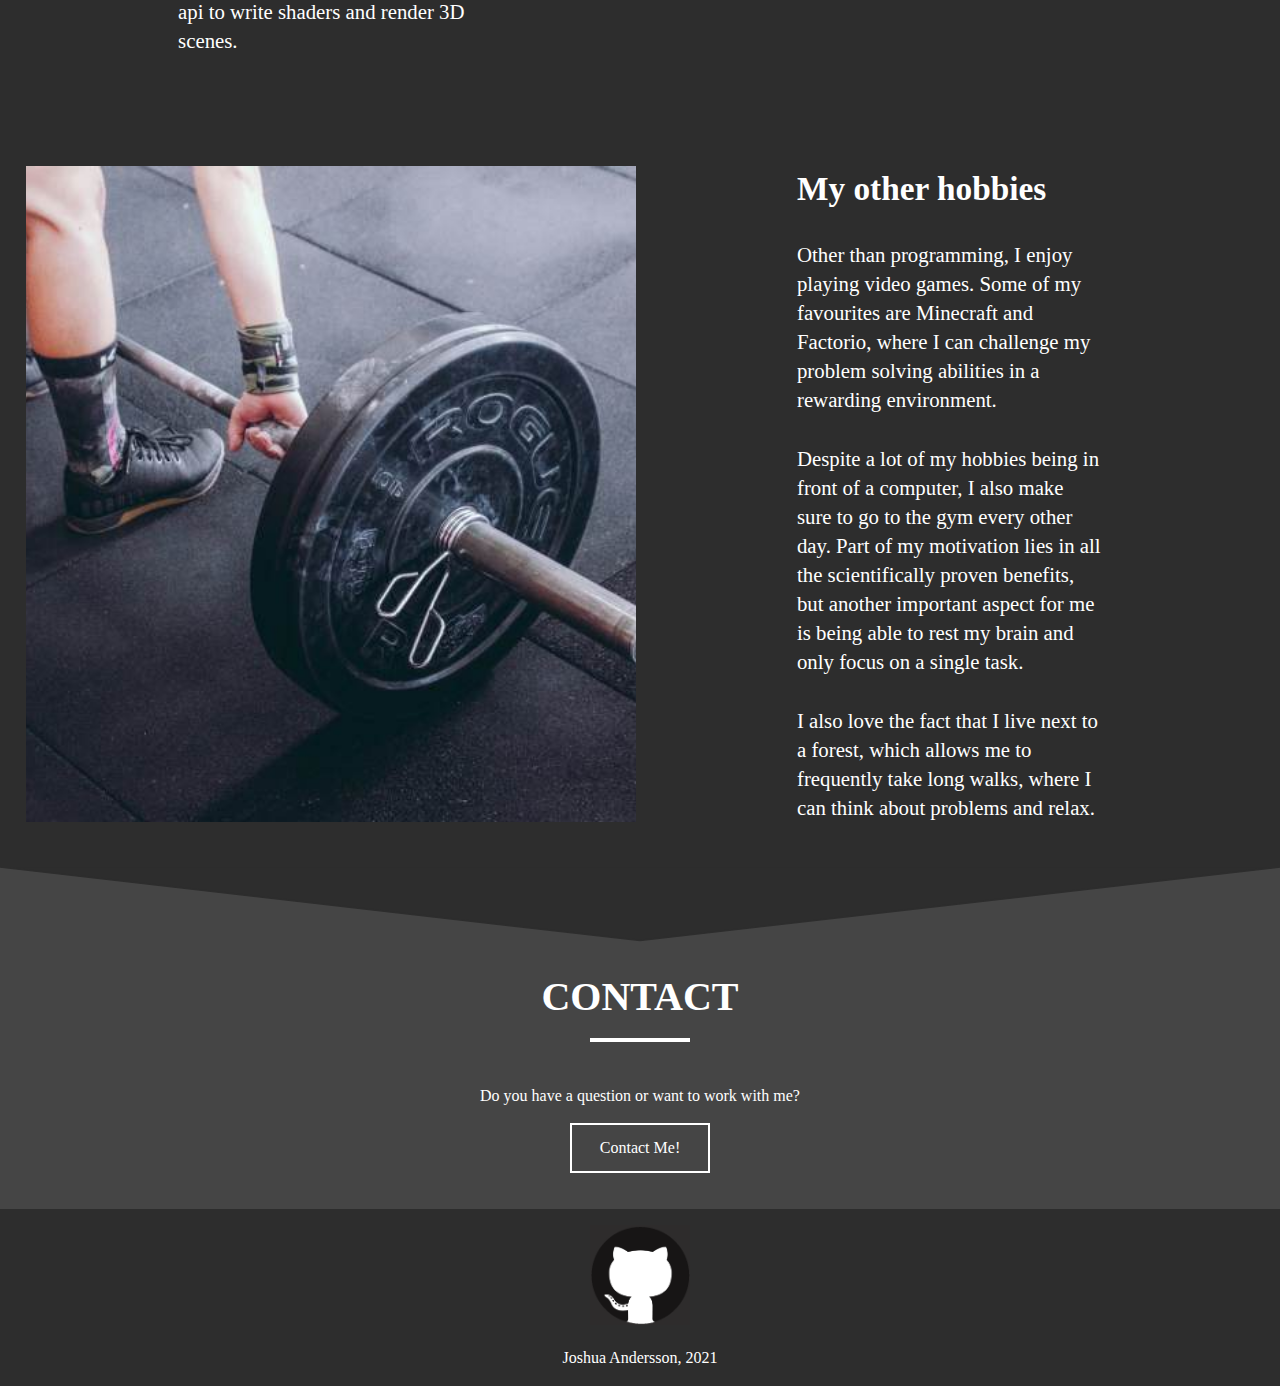
==== commit 39050ecb: "Optimized images, cleaned code" ====
--- a/about me.html
+++ b/about me.html
@@ -9,8 +9,6 @@
         <meta name="author" content="Joshua Andersson">
         <link rel="stylesheet" type="text/css" href="css/style.css">
         <title>Joshua Andersson | Programmer</title>
-        <link rel="preconnect" href="https://fonts.gstatic.com">
-        <link href="https://fonts.googleapis.com/css2?family=Roboto&display=swap" rel="stylesheet">
 
         <!-- Favicon -->
         <link rel="apple-touch-icon" sizes="180x180" href="favicons/apple-touch-icon.png">
@@ -22,18 +20,13 @@
         <meta name="theme-color" content="#ffffff">
     </head>
     <body>
-        <div class="code-container">
-            <!--Where the preload code will go-->
-            <code id="preload-code">
-
-            </code>
-        </div>
-
-        <div class="site-container about-me">
+        <div class="about-me">
             <nav class="navbar">
                 <ul class="nav-links">
                     <li id="nav-logo">
-                        <img src="img/poly%20logo%20bluegreen.png" alt="A logo in the shape of a gem.">
+                        <a href="index.html">
+                            <img src="img/poly%20logo%20bluegreen.png" alt="A logo in the shape of a gem.">
+                        </a>
                     </li>
                     <li>
                         <a href="index.html">
@@ -110,7 +103,7 @@
 
                 
                 <figure id="radar-container">
-                    <img src="img/Skill%20radar%20mobile.png" alt="An image describing my skills. 3/5 web development, 5/5 desktop development, 3/5 design, 4/5 problem solving, 5/5 programming, 3/5 machine learning.">
+                    <img src="img/Skill%20radar%20mobile.jpg" alt="An image describing my skills. 3/5 web development, 5/5 desktop development, 3/5 design, 4/5 problem solving, 5/5 programming, 3/5 machine learning.">
                 </figure>
 
                 <article id="my-projects">
@@ -126,9 +119,8 @@
                     
                 </article>
 
-                <!-- For mobile -->
                 <picture id="weights-image">
-                    <img src="img/lifting.png" alt="A person lifting a heavy weight.">
+                    <img src="img/lifting.jpg" alt="A person lifting a heavy weight.">
                 </picture>
 
                 </div>
--- a/css/style.css
+++ b/css/style.css
@@ -16,6 +16,41 @@
     /* background: #272822 */
 }
 
+.overlay-gradient::before
+{
+    content: "";
+    position: absolute;
+    top: 0;
+    left: 0;
+    width: 100%;
+    height: 100%;
+    z-index: -1;
+    background: rgb(115,255,216);
+    background: linear-gradient(276deg, rgba(115,255,216,1) 0%, rgba(242,118,255,1) 100%);
+}
+
+.overlay-gradient > *
+{
+    z-index: 1;
+}
+
+.gradient-text
+{
+    background: rgb(115,255,216);
+    background: linear-gradient(276deg, rgba(115,255,216,1) 0%, rgba(242,118,255,1) 100%);
+    -webkit-background-clip: text;
+    background-clip: text;
+    -webkit-text-fill-color: transparent;
+    /* Apparently it's a compatability thing */
+    text-fill-color: transparent;
+}
+
+.center-items
+{
+    display: flex;
+    justify-content: center;
+    flex-direction: column;
+}
 
 img
 {
@@ -23,26 +58,6 @@
     height: 100%;
     object-position: center;
     object-fit: cover;
-}
-
-#preload-code
-{
-    font-family: 'Roboto', arial, serif;
-    max-width: 100vw;
-    overflow: hidden;
-}
-
-
-.code-container
-{
-    color:#F8F8F2;
-    font-size: 0.7rem;
-    overflow-wrap: break-word;
-}
-
-.site-container
-{
-    display: none;
 }
 
 .introduction-text
@@ -116,6 +131,11 @@
 .button:hover
 {
     background: rgba(0, 0, 0, 0.2);
+}
+
+#contact-me form
+{
+    padding-bottom: 4vh;
 }
 
 .grid-wrapper
@@ -148,9 +168,9 @@
         "mp";
 }
 
-#about-me
-{
-    grid-area: a1;
+#about-my-projects
+{
+    grid-area: he;
 }
 
 #about-me h2
@@ -238,13 +258,14 @@
 
 #contact-me h2
 {
+    padding-top: 10%;
     text-align: center;
     font-size: 20pt;
 }
 
 .contact-me #header-underline-wrapper
 {
-    padding-bottom: 1%;
+    padding-bottom: 3%;
 }
 
 #contact-gradient-transition
@@ -377,9 +398,6 @@
 {
     margin: 0 5px 0 15px;
 }
-  
-
-  
 
 .center
 {
@@ -410,6 +428,158 @@
     background-size: 600% 600%;
     animation: AnimationName 12.5s ease infinite;
 }
+
+
+
+/* Our History Section */
+
+.my-projects .grid-wrapper
+{
+    grid-template-areas: 
+        "he"
+        "tl";
+
+    grid-template-rows: repeat(auto-fit, minmax(100px, 1fr));
+    grid-template-columns: 1fr;
+}
+
+
+
+.my-projects #about-my-projects a:visited
+{
+    color: lightblue;
+}
+
+.my-projects #project-timeline
+{
+    display: none;
+}
+
+.my-projects .grid-wrapper
+{
+    grid-template-areas: 
+        "";
+}
+
+.my-projects #timeline-stack
+{
+    position: relative;
+    grid-area: tl;
+}
+
+.my-projects #timeline-grid
+{
+    display: grid;
+
+    grid-template-areas: 
+        "a1"
+        "a2"
+        "a3"
+        "a4";
+
+    grid-template-rows: repeat(5, 0.1fr);
+    grid-template-columns: 1fr;
+}
+
+.my-projects #timeline-stack #timeline
+{
+    width: min(1100px, 90%);
+    position: relative;
+}
+
+.my-projects #timeline-stack #timeline ul li
+{
+    padding-left: 10%;
+}
+
+.my-projects #timeline-stack #timeline ul :nth-child(1) .container
+{
+    grid-area: a1;
+}
+
+.my-projects #timeline-stack #timeline ul :nth-child(2) .container
+{
+    grid-area: a2;
+}
+
+.my-projects #timeline-stack #timeline ul :nth-child(3) .container
+{
+    grid-area: a3;
+}
+
+.my-projects #timeline-stack #timeline ul :nth-child(4) .container
+{
+    grid-area: a4;
+}
+
+
+.my-projects #timeline-stack #timeline ul li > .container
+{
+    width: 100%;
+    padding: 2em;
+    
+    background: linear-gradient(270deg, rgba(107,221,230,1)  0%, rgba(242,118,255,1) 100%);
+    color: #fff;
+    border-radius: 1em;
+}
+
+.my-projects #timeline-stack #timeline ul :nth-child(2) .container
+{    
+    background: linear-gradient(90deg, rgba(107,221,230,1)  0%, rgba(242,118,255,1) 100%);
+}
+
+.my-projects #timeline-stack #timeline ul :nth-child(3) .container
+{    
+    background: linear-gradient(270deg, rgba(107,221,230,1)  0%, rgba(242,118,255,1) 100%);
+}
+
+.my-projects #timeline-stack #timeline ul :nth-child(4) .container
+{    
+    background: linear-gradient(90deg, rgba(107,221,230,1)  0%, rgba(242,118,255,1) 100%);
+}
+
+.my-projects #timeline-stack #timeline ul
+{
+    list-style: none;
+    padding: 0;
+    margin: 0;
+}
+
+.my-projects #timeline-stack #timeline li
+{
+    margin-bottom: 10%;
+}
+
+.my-projects #about-my-projects
+{
+    grid-area: he;
+}
+
+
+.card-grid h1
+{
+    grid-area: he;
+}
+
+.card-grid img
+{
+    width: 100%;
+    height: auto;
+    grid-area: im;
+}
+
+.card-grid #video-player-wrapper
+{
+    width: 100%;
+    height: auto;
+    grid-area: im;
+}
+
+.card-grid p
+{
+    grid-area: cp;
+}
+
 
 @keyframes AnimationName
 {
@@ -760,6 +930,196 @@
 /* Desktop, > 768 px */
 @media only screen and (min-width: 48em)
 {
+    .my-projects #about-my-projects
+    {
+        grid-area: he;
+    }
+
+    .my-projects #timeline-stack
+    {
+        display: none;
+    }
+
+    .my-projects #project-timeline
+    {
+        display: block;
+        grid-area: tl;
+        margin-left: 15%;
+        width: 75vw;
+        background-color: rgb(45, 45, 45);
+        padding: 3em;
+    }
+
+    .my-projects header h1
+    {
+        margin-bottom: 3%;
+        margin-left: -10%;
+        color: white;
+        text-align: center;
+    }
+
+    .my-projects #project-timeline #timeline h1
+    {
+        margin: 0;
+        font-size: 2.25rem;
+        font-weight: 400;
+    }
+
+    .my-projects #project-timeline #timeline p
+    {
+        margin-bottom: 0;
+    }
+
+    .my-projects #project-timeline #timeline header
+    {
+        position: absolute;
+        top: -5%;
+        left: 15%;
+        transform: translate(-50%, -50%);
+    }
+
+    .my-projects #project-timeline #timeline header h3
+    {
+        transition: all 0.5s ease;
+    }
+
+    .my-projects #project-timeline #timeline
+    {
+        width: min(1100px, 90%);
+        position: relative;
+    }
+
+    .my-projects #project-timeline #timeline::before
+    {
+        content: '';
+        position: absolute;
+        left: 50%;
+        height: 100%;
+        width: 2px;
+
+        background-color: rgb(131,238,221);
+        transform: translateX(-50%);
+    }
+
+    .my-projects #project-timeline #timeline ul
+    {
+        list-style: none;
+        padding: 0;
+        margin: 0;
+    }
+
+    .my-projects #project-timeline #timeline ul li
+    {
+        width: 100%;
+    }
+
+    .my-projects #project-timeline #timeline ul li+li
+    {
+        margin-top: 1.25em;
+    }
+
+    .my-projects #project-timeline #timeline ul li > .container
+    {
+        width: min(80ch, 50%);
+        padding: 2em;
+        
+        color: #fff;
+        background: #111;
+        border-radius: 1em;
+    }
+
+    .my-projects #project-timeline #timeline ul li:nth-child(odd) > .container 
+    {
+        margin-right: auto;
+        transform: translateX(-2em);
+        border-top-right-radius: 0;
+    }
+
+    .my-projects #project-timeline #timeline ul li:nth-child(odd) > .container::before
+    {
+        border-radius: 1em 0 1em 1em;
+    }
+
+    .my-projects #project-timeline #timeline ul li:nth-child(even) > .container
+    {
+        margin-left: auto;
+        transform: translateX(2em);
+        border-top-left-radius: 0;
+    }
+
+    .my-projects #project-timeline #timeline ul li:nth-child(even) > .container::before
+    {
+        border-radius: 0 1em 1em 1em;
+    }
+
+    .my-projects #project-timeline #timeline ul li > .container::before
+    {
+        border-radius: 1em;
+        z-index: -1;
+    }
+
+    .my-projects #project-timeline #timeline ul li > .container::after
+    {
+        content: "";
+        position: absolute;
+        top: 0;
+        height: 18px;
+        width: 18px;
+
+        border-radius: 50%;
+        border: 2px solid rgb(131,238,221);
+        background: #fff;
+
+        transition: all 0.5s ease;
+    }
+
+    .my-projects #project-timeline #timeline ul li:nth-child(odd) > .container::after
+    {
+        right: -2em;
+        transform: translate(50%, -100%);
+    }
+
+    .my-projects #project-timeline #timeline ul li:nth-child(even) > .container::after
+    {
+        left: -2em;
+        transform: translate(-50%, -100%);
+    }
+
+    .my-projects #project-timeline #timeline ul li > .container:hover::after
+    {
+        background: rgb(131,238,221);
+    }
+
+    .my-projects #project-timeline #timeline ul li > .container:hover header h3
+    {
+        font-weight: 700;
+        font-size: 1.25rem;
+    }
+
+    .my-projects .card-grid
+    {
+        width: 100%;
+        display: grid;
+        grid-template-areas: 
+            "he"
+            "im"
+            "cp";
+
+        grid-template-rows: 0.3fr 0.3fr 0.5fr;
+        grid-template-columns: 1fr;
+    }
+
+    #contact-me h2
+    {
+        padding-top: 1%;
+    }
+
+    .contact-me #header-underline-wrapper
+    {
+        padding-bottom: 4%;
+    }
+
+
     #contact-gradient-transition
     {
         display: none;
@@ -946,7 +1306,6 @@
 
     #nav-logo img
     {
-        cursor: auto;
         width: auto;
         height: 100%;
     }
@@ -961,6 +1320,11 @@
 /* > 960 px */
 @media only screen and (min-width: 60em)
 {
+    .contact-me #header-underline-wrapper
+    {
+        padding-bottom: 3%;
+    }
+
     .contact-form
     {
         transform: translateX(40%);
@@ -987,6 +1351,11 @@
 /* > 1280 px */
 @media only screen and (min-width: 80em)
 {
+    .contact-me #header-underline-wrapper
+    {
+        padding-bottom: 2%;
+    }
+
     .nav-links
     {
         width: 60%;
@@ -1004,26 +1373,10 @@
 
     #radar-container img
     {
-        content: url("../img/Skill\ radar.png");
-    }
-}
-
-
-@media only screen and (min-width: 500px)
-{
-    .code-container
-    {
-        font-size: 1rem;
-    }
-}
-
-@media only screen and (min-width: 900px)
-{
-    .code-container
-    {
-        font-size: 1.5rem;
-    }
-}
+        content: url("../img/Skill\ radar.jpg");
+    }
+}
+
 
 @media only screen and (aspect-ratio: 280/653)
 {
